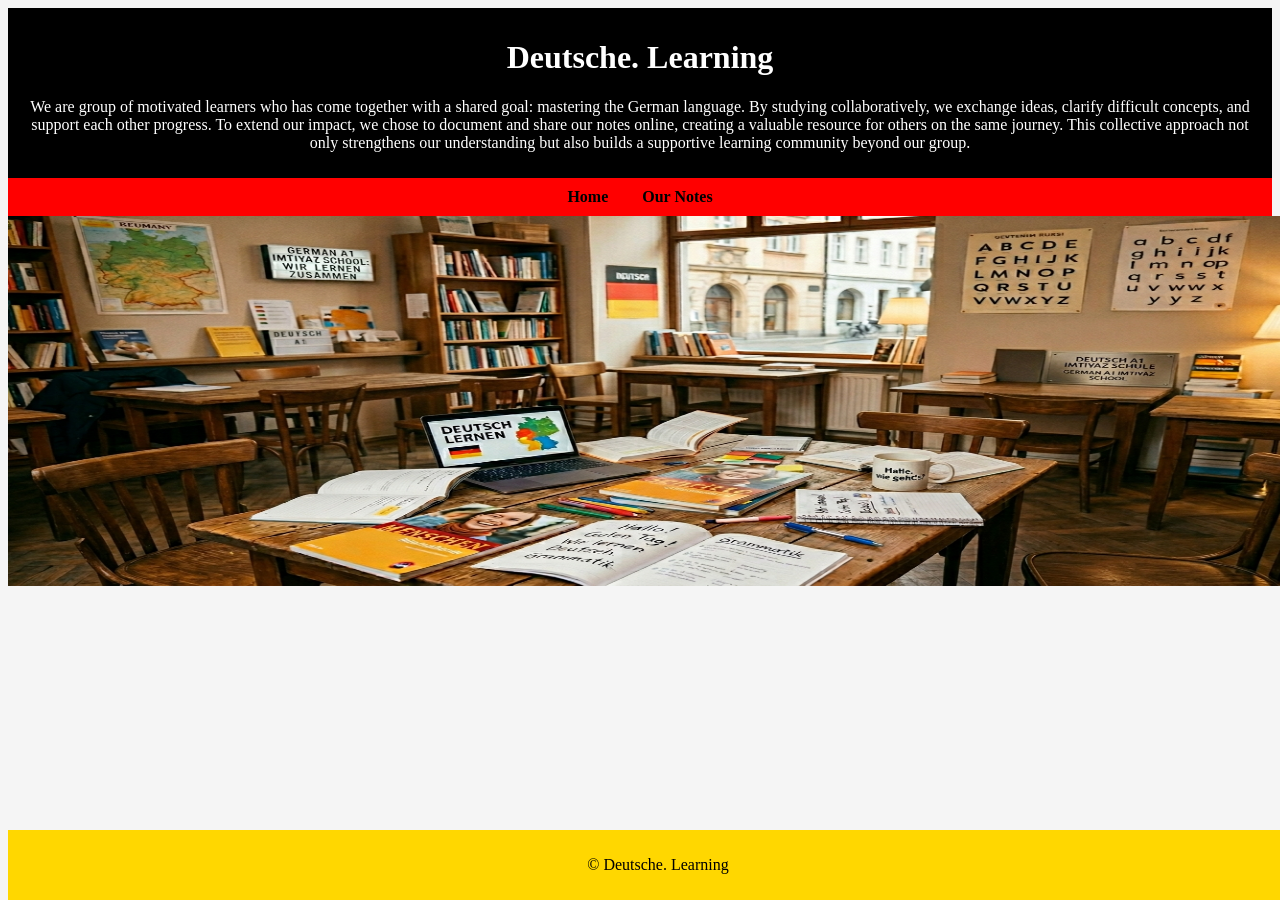
==== index.html @ c9a4ebee "Rename deutsche_learn_intro.html to index.html" ====
<!DOCTYPE html>
<html lang="en">
    <head>
        <title> Deutsche. Learning </title>
        <meta name="viewport" content="width=device-width, initial-scale=1,shrink-to-fit=no"> 
        <link rel="stylesheet" type="text/css" href="deutsche_learn.css">
    </head>
    <body>
        <header>
    <h1>Deutsche. Learning </h1>
    <p>We are group of motivated learners who has come together with a shared goal: mastering the German language. By studying collaboratively, we exchange ideas, clarify difficult concepts, and support each other progress. To extend our impact, we chose to document and share our notes online, creating a valuable resource for others on the same journey. This collective approach not only strengthens our understanding but also builds a supportive learning community beyond our group.
</p>
</header>

<nav>
    <a href="deutsche_learn_intro.html">Home </a>
    <a href="deutsche_learn.html">Our Notes</a>
</nav>
<img src="img_1.png" alt="">

<footer>
    <p>&copy; Deutsche. Learning</p>
</footer>
    </body>
</html>
---- deutsche_learn.css ----
body {
  font-family: "Cambria Math", serif;
  background-color:whitesmoke;
}
mark {
    background-color: greenyellow;
}

.tab_1 td {
    border-style: solid;
    border-color: gold;
     border-width: 4pt;
     border-radius: 3pt;
     background-color:gold;
     text-align: center;
     }
.tab_1 td:hover {
 background-color:coral;
}
.tab_2 td {
    border-style: solid;
    border-color: chartreuse;
    border-width: 4pt;
    border-radius: 3pt;
    background-color: chartreuse;
    text-align: center;
}
.tab_2 td:hover {
    background-color: coral;
}
.tab_3 td {
border-style: solid;
    border-color:lightseagreen;
    border-width: 4pt;
    border-radius: 3pt;
    background-color: lightseagreen;
    text-align: center;
}
.tab_3 td:hover {
    background-color: coral;
}
.tab_4 td {
border-style: solid;
    border-color:cornflowerblue;
    border-width: 4pt;
    border-radius: 3pt;
    background-color: cornflowerblue;
    text-align: center;
}
.tab_4 td:hover {
    background-color: coral;
}
.tab_5 td {
border-style: solid;
    border-color:deepskyblue;
    border-width: 4pt;
    border-radius: 3pt;
    background-color: deepskyblue;
    text-align: center;
}
.tab_5 td:hover {
    background-color: coral;
}
.tab_6 td {
border-style: solid;
    border-color:lightsalmon;
    border-width: 4pt;
    border-radius: 3pt;
    background-color: lightsalmon;
    text-align: center;
}
.tab_6 td:hover {
    background-color: coral;
}
.tab_7 td {
border-style: solid;
    border-color:sandybrown;
    border-width: 4pt;
    border-radius: 3pt;
    background-color: sandybrown;
    text-align: center;
}
.tab_7 td:hover {
    background-color: coral;
}
 header {
            background-color: black;
            color: white;
            padding: 10px;
            text-align: center;
        }
        nav {
            background:red;
            padding: 10px;
            text-align: center;
        }
        nav a {
            color: black;
            margin: 0 15px;
            text-decoration: none;
            font-weight: bold;
        }
         footer {
            background:gold;
            color:black;
            text-align: center;
            padding: 10px;
            position: fixed;
            bottom: 0;
            width: 100%;
        }
img { 
    width: 1350px; 
    height: 370px;
 }
   .container {
            max-width: 600px;
            margin: 80px auto;
            background: #fff;
            padding: 30px;
            border-radius: 10px;
            box-shadow: 0 0 10px rgba(0,0,0,0.1);
            text-align: center;
        }

        h2 {
            margin-bottom: 20px;
        }

        .info {
            font-size: 16px;
            color: #333;
            line-height: 1.8;
        }

        .info strong {
            color: #000;
        }

        .social {
            margin-top: 20px;
        }

        .social a {
            text-decoration: none;
            color: #007BFF;
            margin: 0 10px;
        }

        .social a:hover {
            text-decoration: underline;
        }
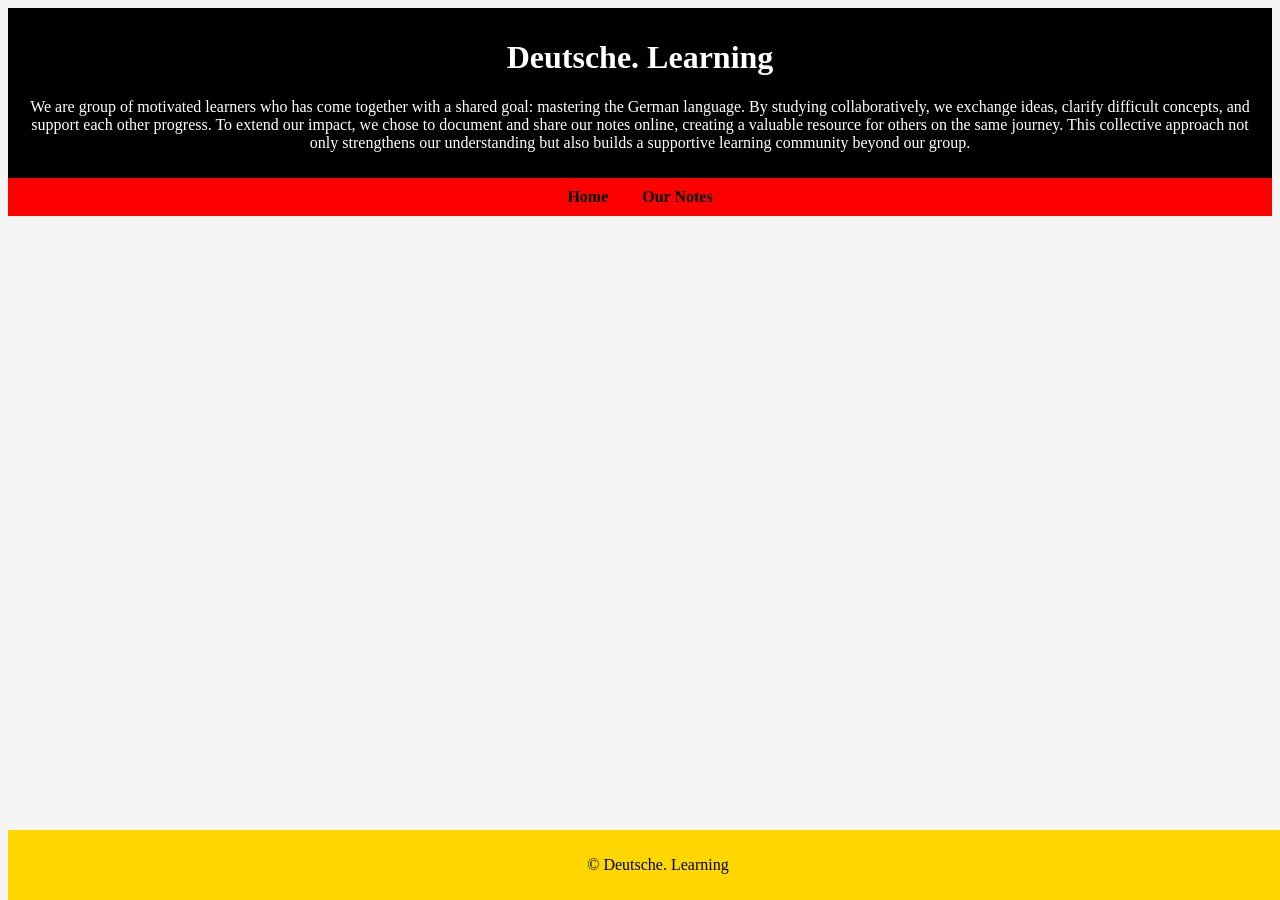
==== commit 30c54c77: "Update index.html" ====
--- a/index.html
+++ b/index.html
@@ -2,7 +2,7 @@
 <html lang="en">
     <head>
         <title> Deutsche. Learning </title>
-        <meta name="viewport" content="width=device-width, initial-scale=1,shrink-to-fit=no"> 
+        <meta name="viewport" content="width=device-width, initial-scale=1.0"> 
         <link rel="stylesheet" type="text/css" href="deutsche_learn.css">
     </head>
     <body>
@@ -13,10 +13,10 @@
 </header>
 
 <nav>
-    <a href="deutsche_learn_intro.html">Home </a>
+    <a href="index.html">Home </a>
     <a href="deutsche_learn.html">Our Notes</a>
 </nav>
-<img src="img_1.png" alt="">
+
 
 <footer>
     <p>&copy; Deutsche. Learning</p>
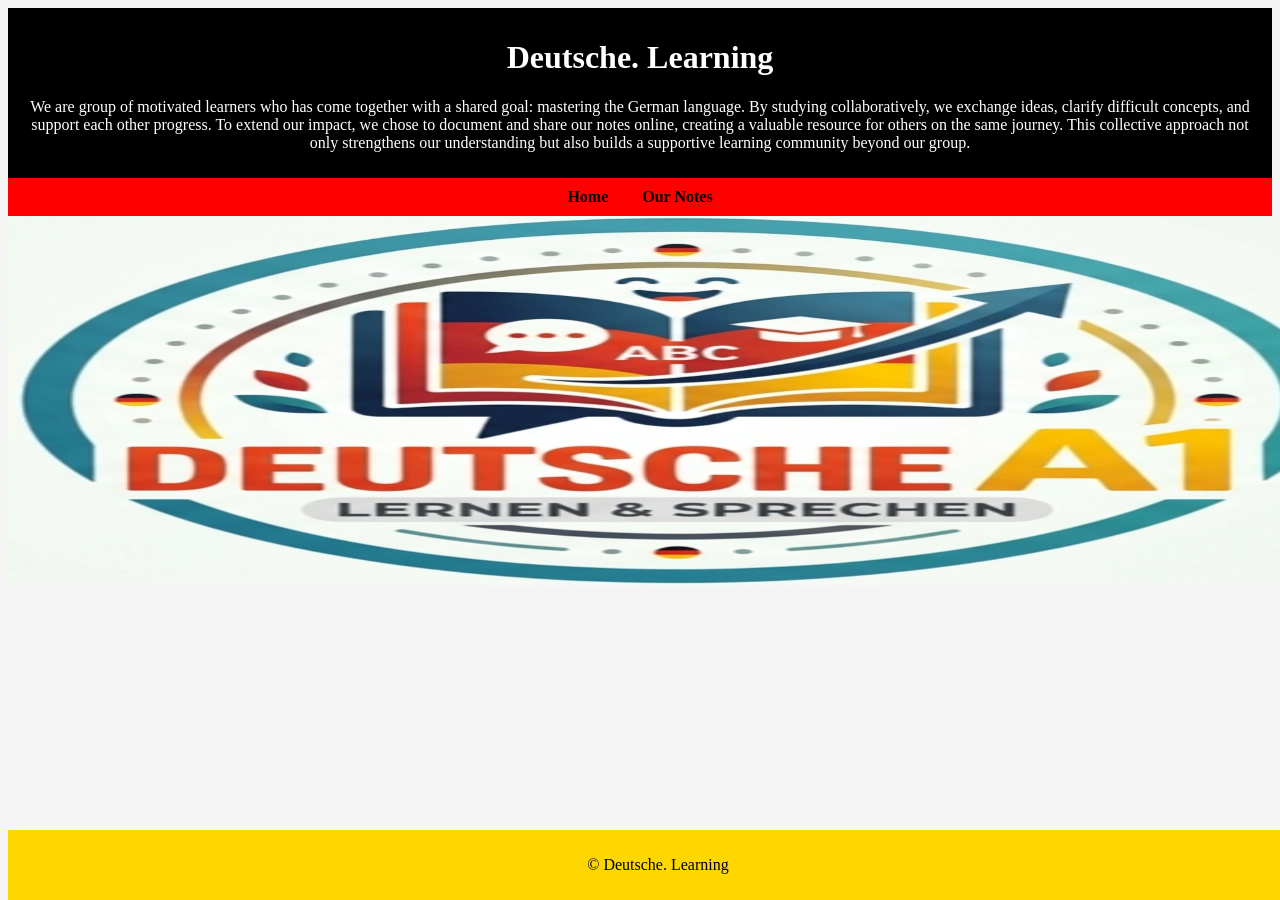
==== commit 4e16c520: "Update index.html" ====
--- a/index.html
+++ b/index.html
@@ -16,7 +16,7 @@
     <a href="index.html">Home </a>
     <a href="deutsche_learn.html">Our Notes</a>
 </nav>
-
+<img src="imag_2.webp">
 
 <footer>
     <p>&copy; Deutsche. Learning</p>
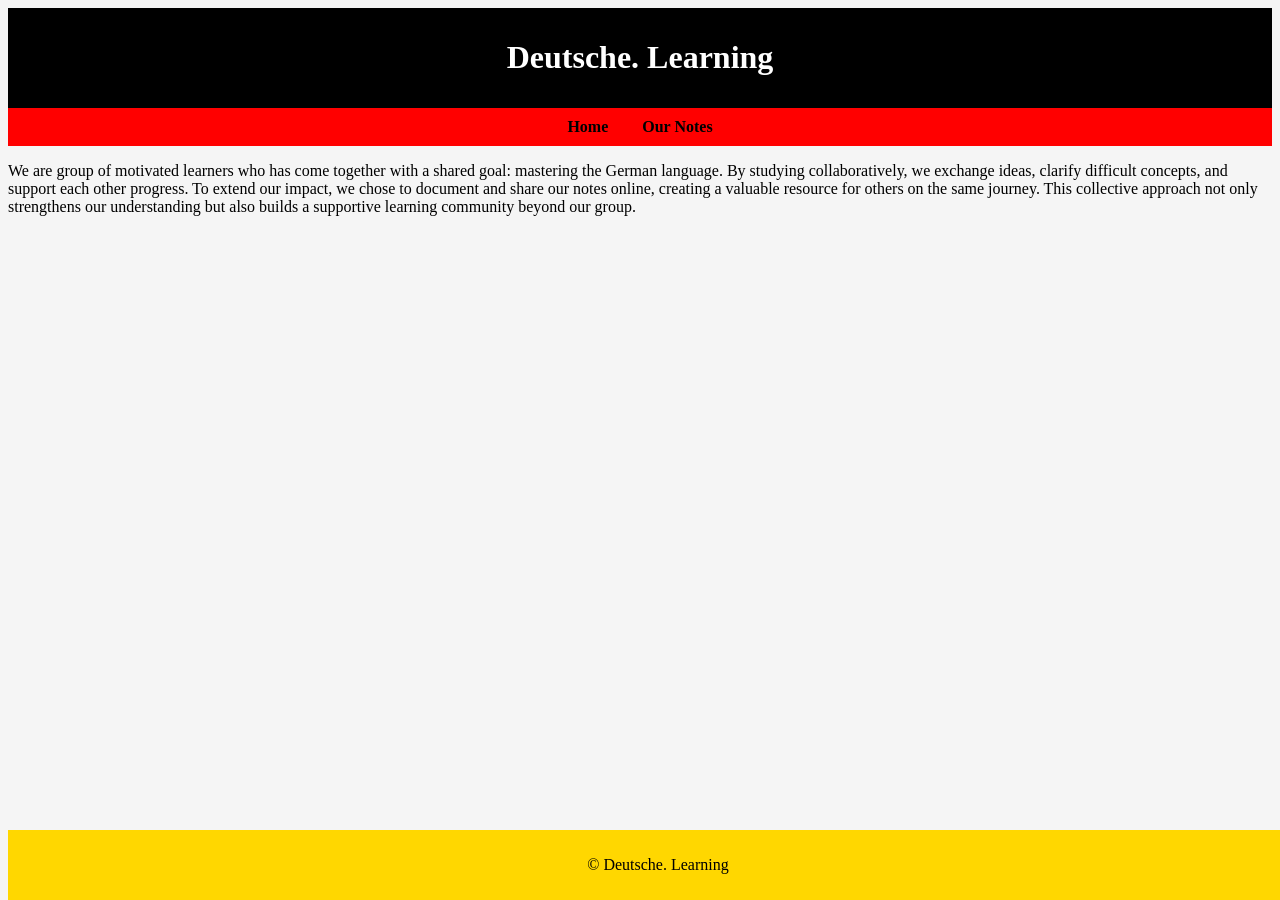
==== commit d3b82984: "Update index.html" ====
--- a/index.html
+++ b/index.html
@@ -8,16 +8,16 @@
     <body>
         <header>
     <h1>Deutsche. Learning </h1>
-    <p>We are group of motivated learners who has come together with a shared goal: mastering the German language. By studying collaboratively, we exchange ideas, clarify difficult concepts, and support each other progress. To extend our impact, we chose to document and share our notes online, creating a valuable resource for others on the same journey. This collective approach not only strengthens our understanding but also builds a supportive learning community beyond our group.
-</p>
+   
 </header>
 
 <nav>
     <a href="index.html">Home </a>
     <a href="deutsche_learn.html">Our Notes</a>
 </nav>
-<img src="imag_2.webp">
 
+ <p>We are group of motivated learners who has come together with a shared goal: mastering the German language. By studying collaboratively, we exchange ideas, clarify difficult concepts, and support each other progress. To extend our impact, we chose to document and share our notes online, creating a valuable resource for others on the same journey. This collective approach not only strengthens our understanding but also builds a supportive learning community beyond our group.
+ </p>
 <footer>
     <p>&copy; Deutsche. Learning</p>
 </footer>
--- a/deutsche_learn.css
+++ b/deutsche_learn.css
@@ -109,10 +109,7 @@
             bottom: 0;
             width: 100%;
         }
-img { 
-    width: 1350px; 
-    height: 370px;
- }
+
    .container {
             max-width: 600px;
             margin: 80px auto;
@@ -149,4 +146,10 @@
 
         .social a:hover {
             text-decoration: underline;
-        }+        }
+img { 
+width: 300px;
+  height: 200px;
+      align-items: center;
+
+}
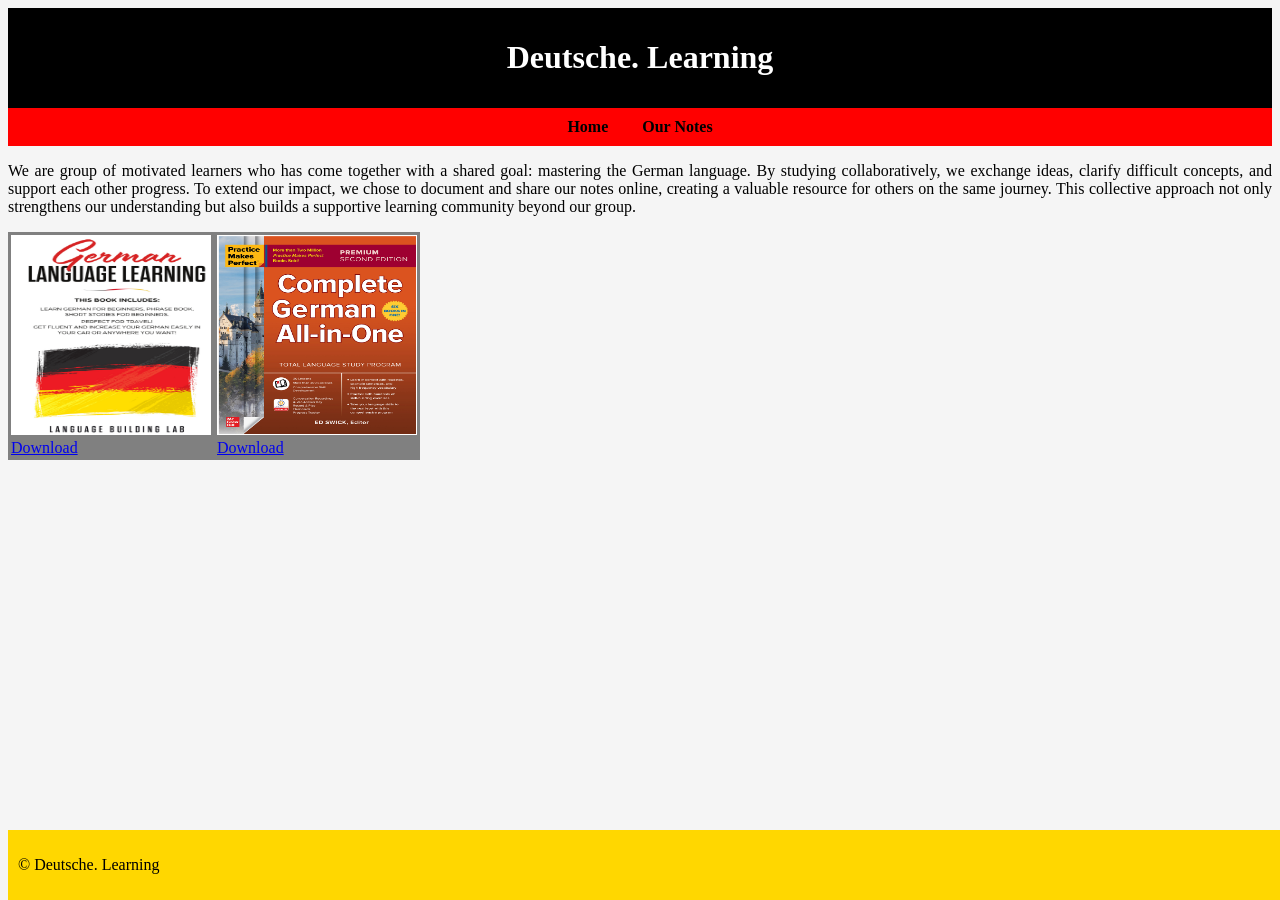
==== commit 8b4aef09: "Update index.html" ====
--- a/index.html
+++ b/index.html
@@ -16,8 +16,18 @@
     <a href="deutsche_learn.html">Our Notes</a>
 </nav>
 
- <p>We are group of motivated learners who has come together with a shared goal: mastering the German language. By studying collaboratively, we exchange ideas, clarify difficult concepts, and support each other progress. To extend our impact, we chose to document and share our notes online, creating a valuable resource for others on the same journey. This collective approach not only strengthens our understanding but also builds a supportive learning community beyond our group.
+ <p class="intro" >We are group of motivated learners who has come together with a shared goal: mastering the German language. By studying collaboratively, we exchange ideas, clarify difficult concepts, and support each other progress. To extend our impact, we chose to document and share our notes online, creating a valuable resource for others on the same journey. This collective approach not only strengthens our understanding but also builds a supportive learning community beyond our group.
  </p>
+        <div class="Book_1">
+<img src="Book_1.png">
+<br>
+<a href="German Language Learning.epub"> Download </a>
+</div>
+<div class="Book_2">
+    <img src="Book_2.png">
+    <br>
+    <a href="Complete German All in One.epub">Download</a>
+</div>
 <footer>
     <p>&copy; Deutsche. Learning</p>
 </footer>
--- a/deutsche_learn.css
+++ b/deutsche_learn.css
@@ -110,46 +110,24 @@
             width: 100%;
         }
 
-   .container {
-            max-width: 600px;
-            margin: 80px auto;
-            background: #fff;
-            padding: 30px;
-            border-radius: 10px;
-            box-shadow: 0 0 10px rgba(0,0,0,0.1);
+ p {
+            text-align: justify;
+        }
+        img {
+            width: 200px;
+            height: 200px;
+        }
+        a {
             text-align: center;
         }
+        div {
+  float: left;
+  padding: 3px; 
+}
+.Book_1 {
+    background-color:grey;
+}
+.Book_2 {
+    background-color: grey;
+}
 
-        h2 {
-            margin-bottom: 20px;
-        }
-
-        .info {
-            font-size: 16px;
-            color: #333;
-            line-height: 1.8;
-        }
-
-        .info strong {
-            color: #000;
-        }
-
-        .social {
-            margin-top: 20px;
-        }
-
-        .social a {
-            text-decoration: none;
-            color: #007BFF;
-            margin: 0 10px;
-        }
-
-        .social a:hover {
-            text-decoration: underline;
-        }
-img { 
-width: 300px;
-  height: 200px;
-      align-items: center;
-
-}
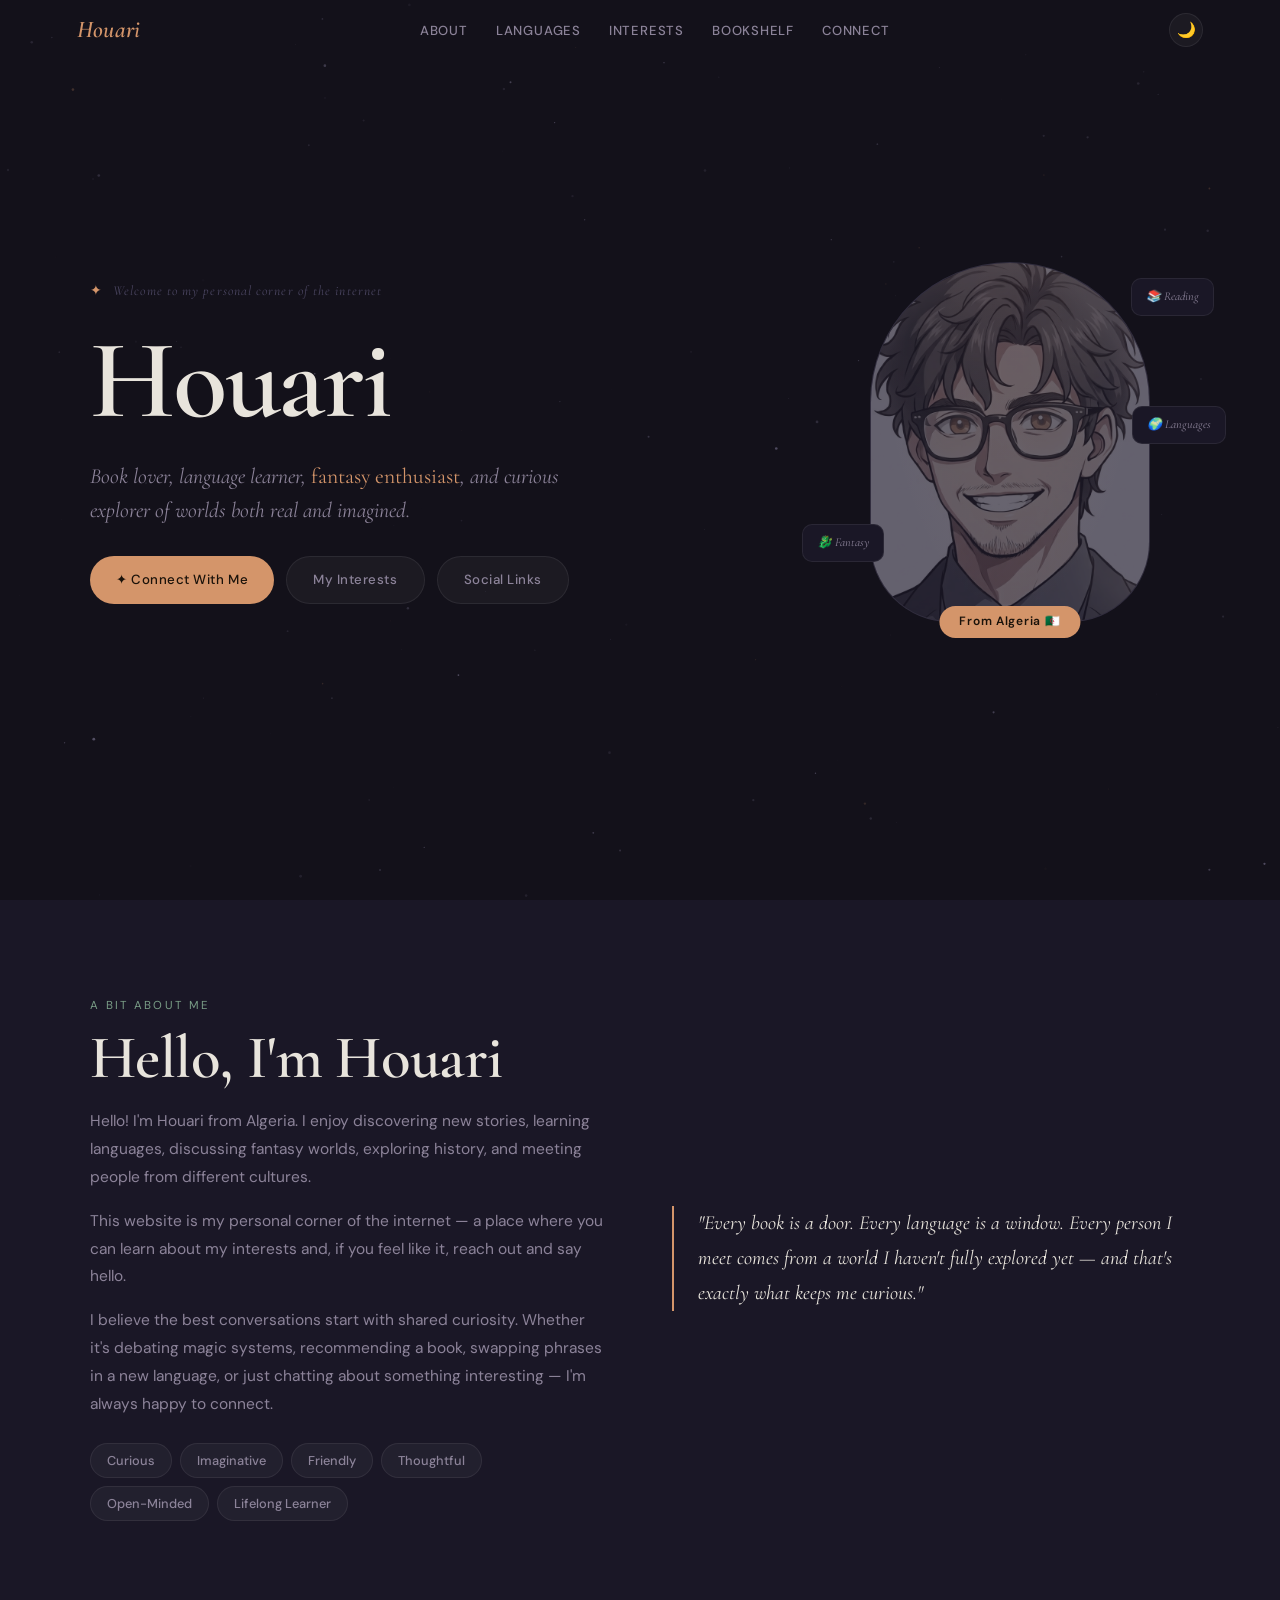
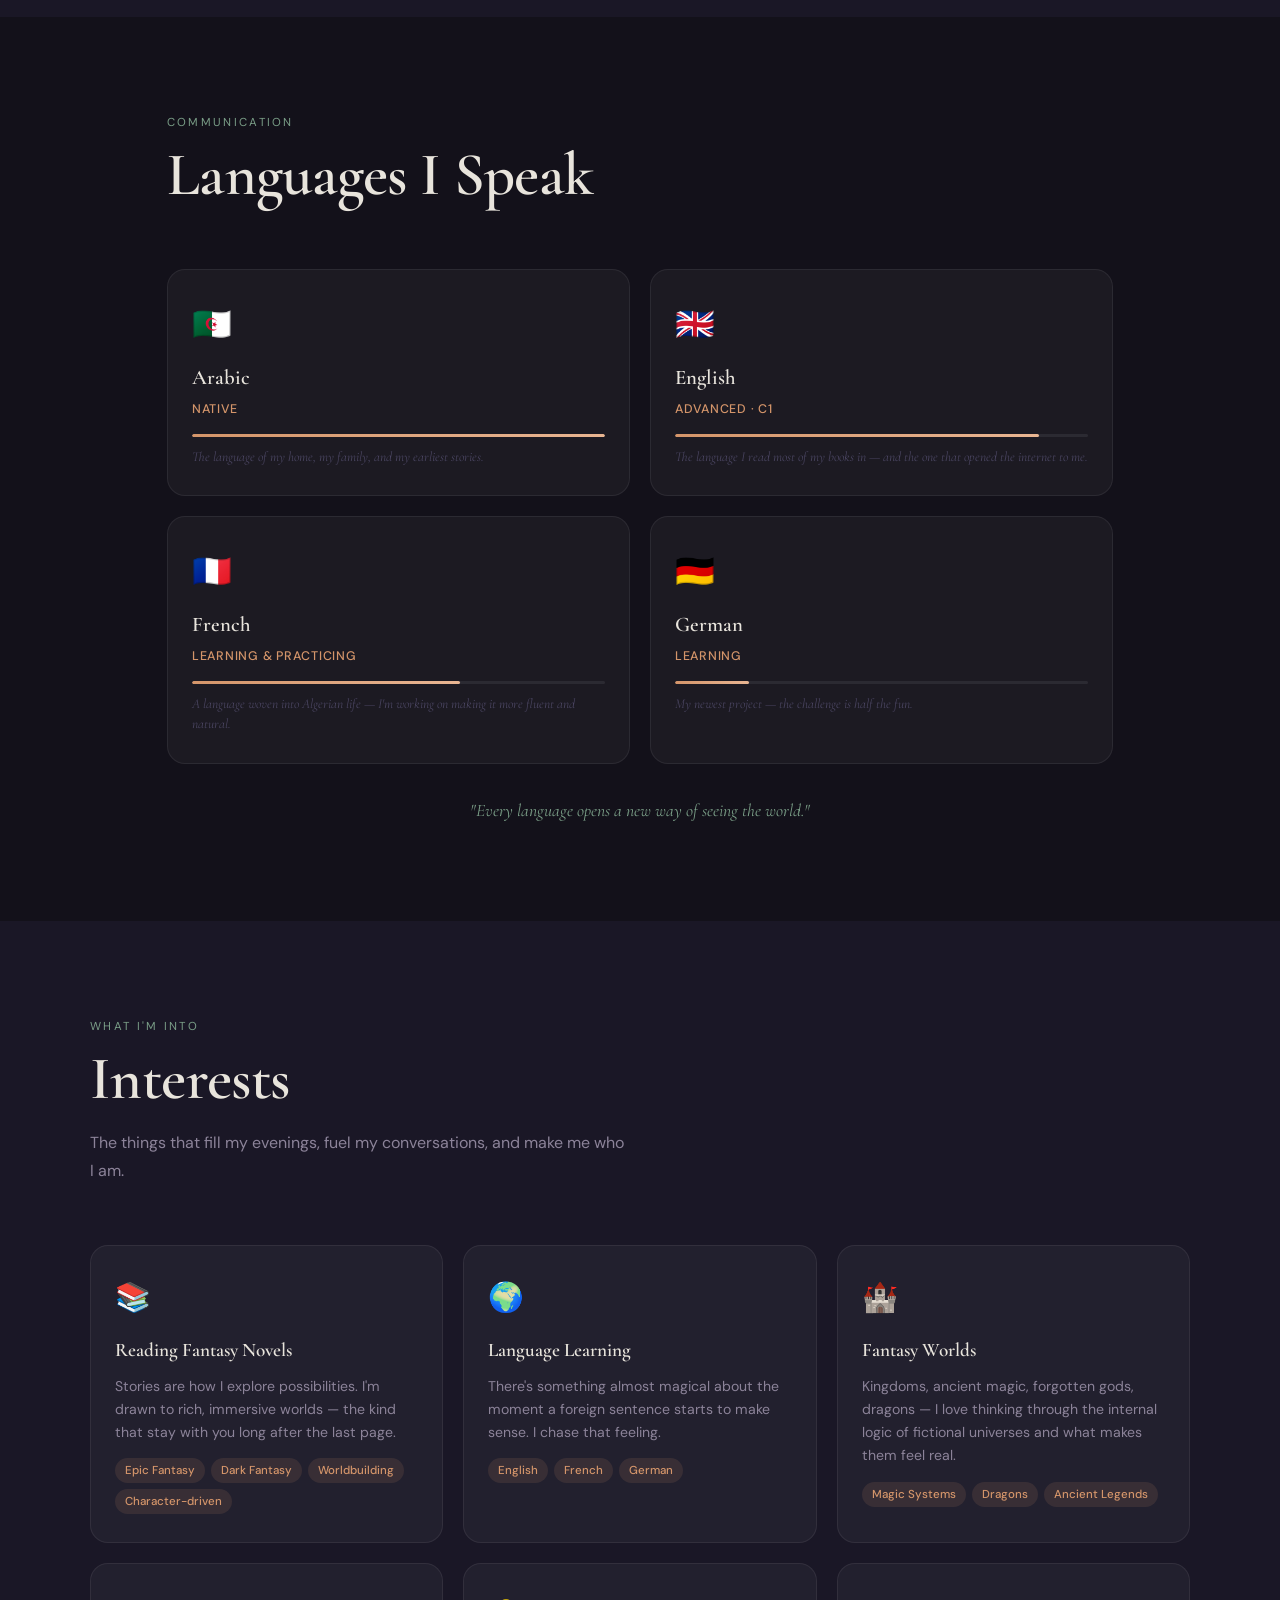
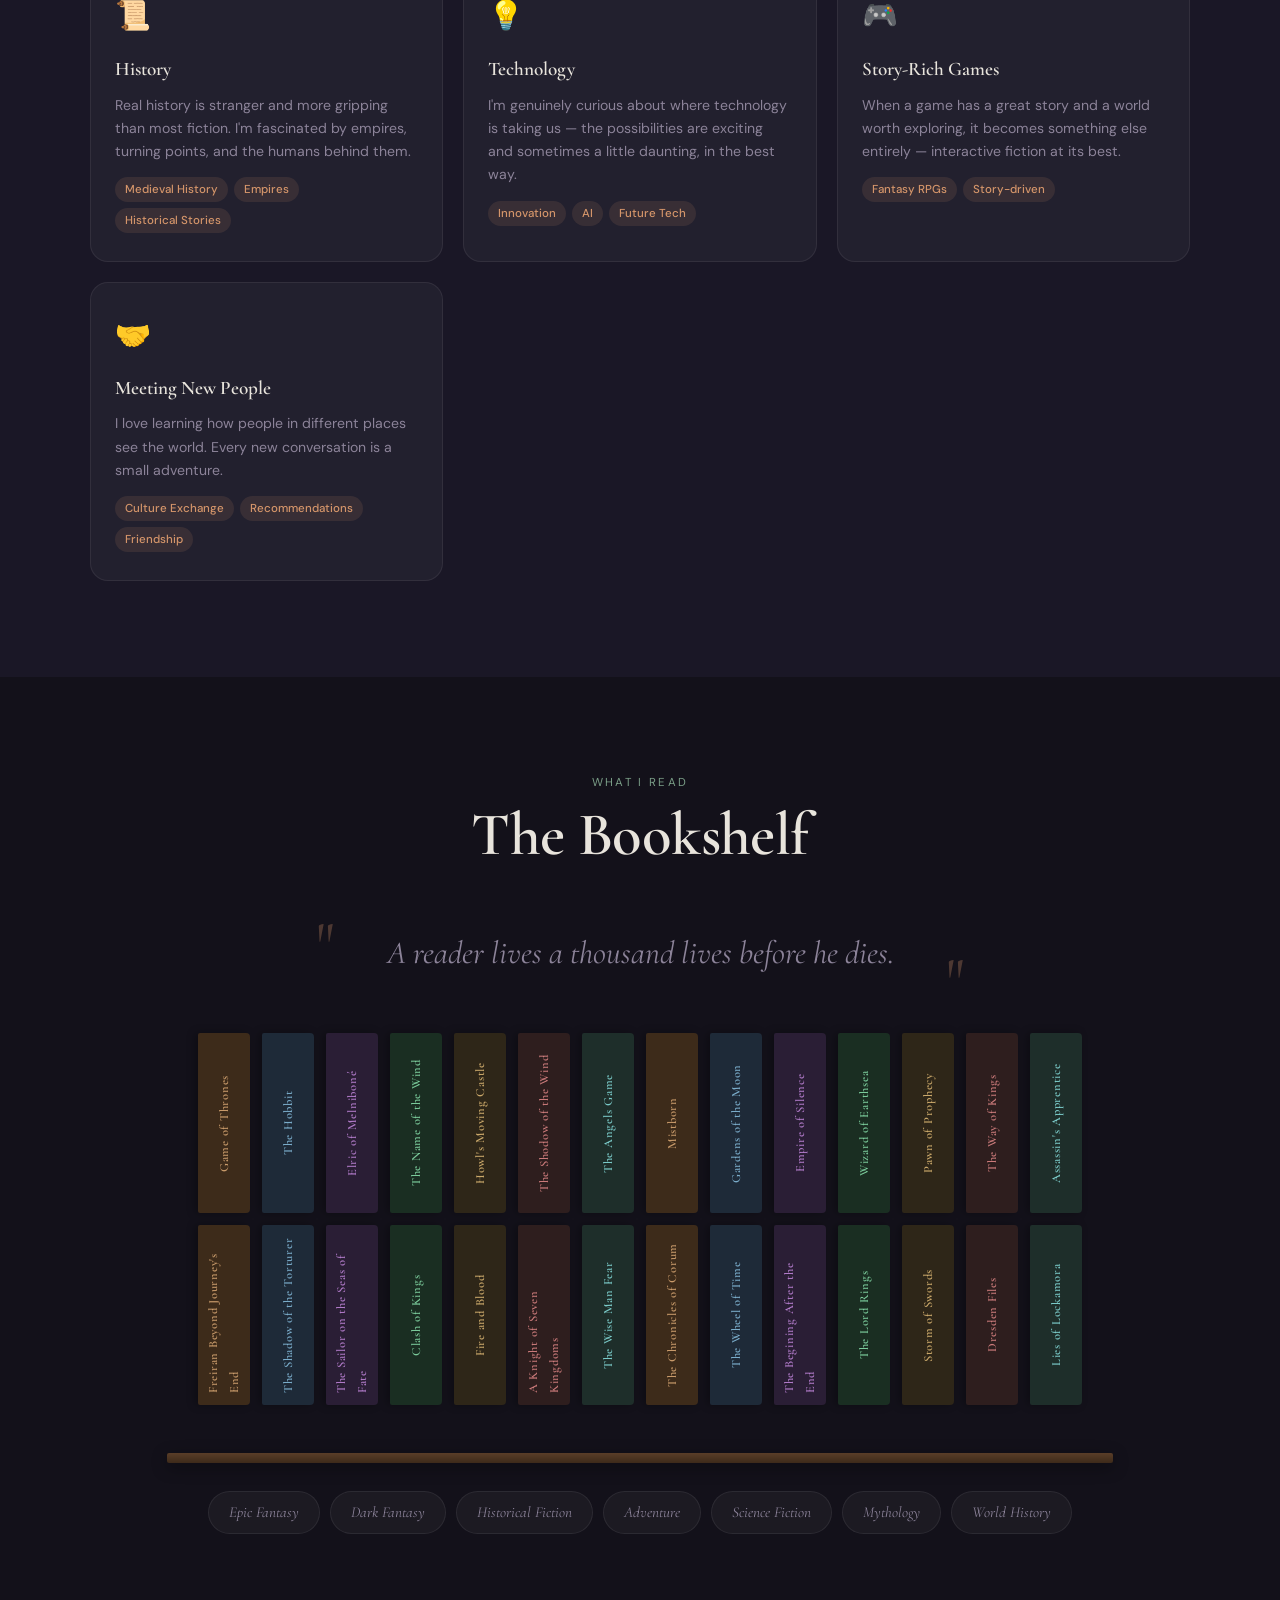
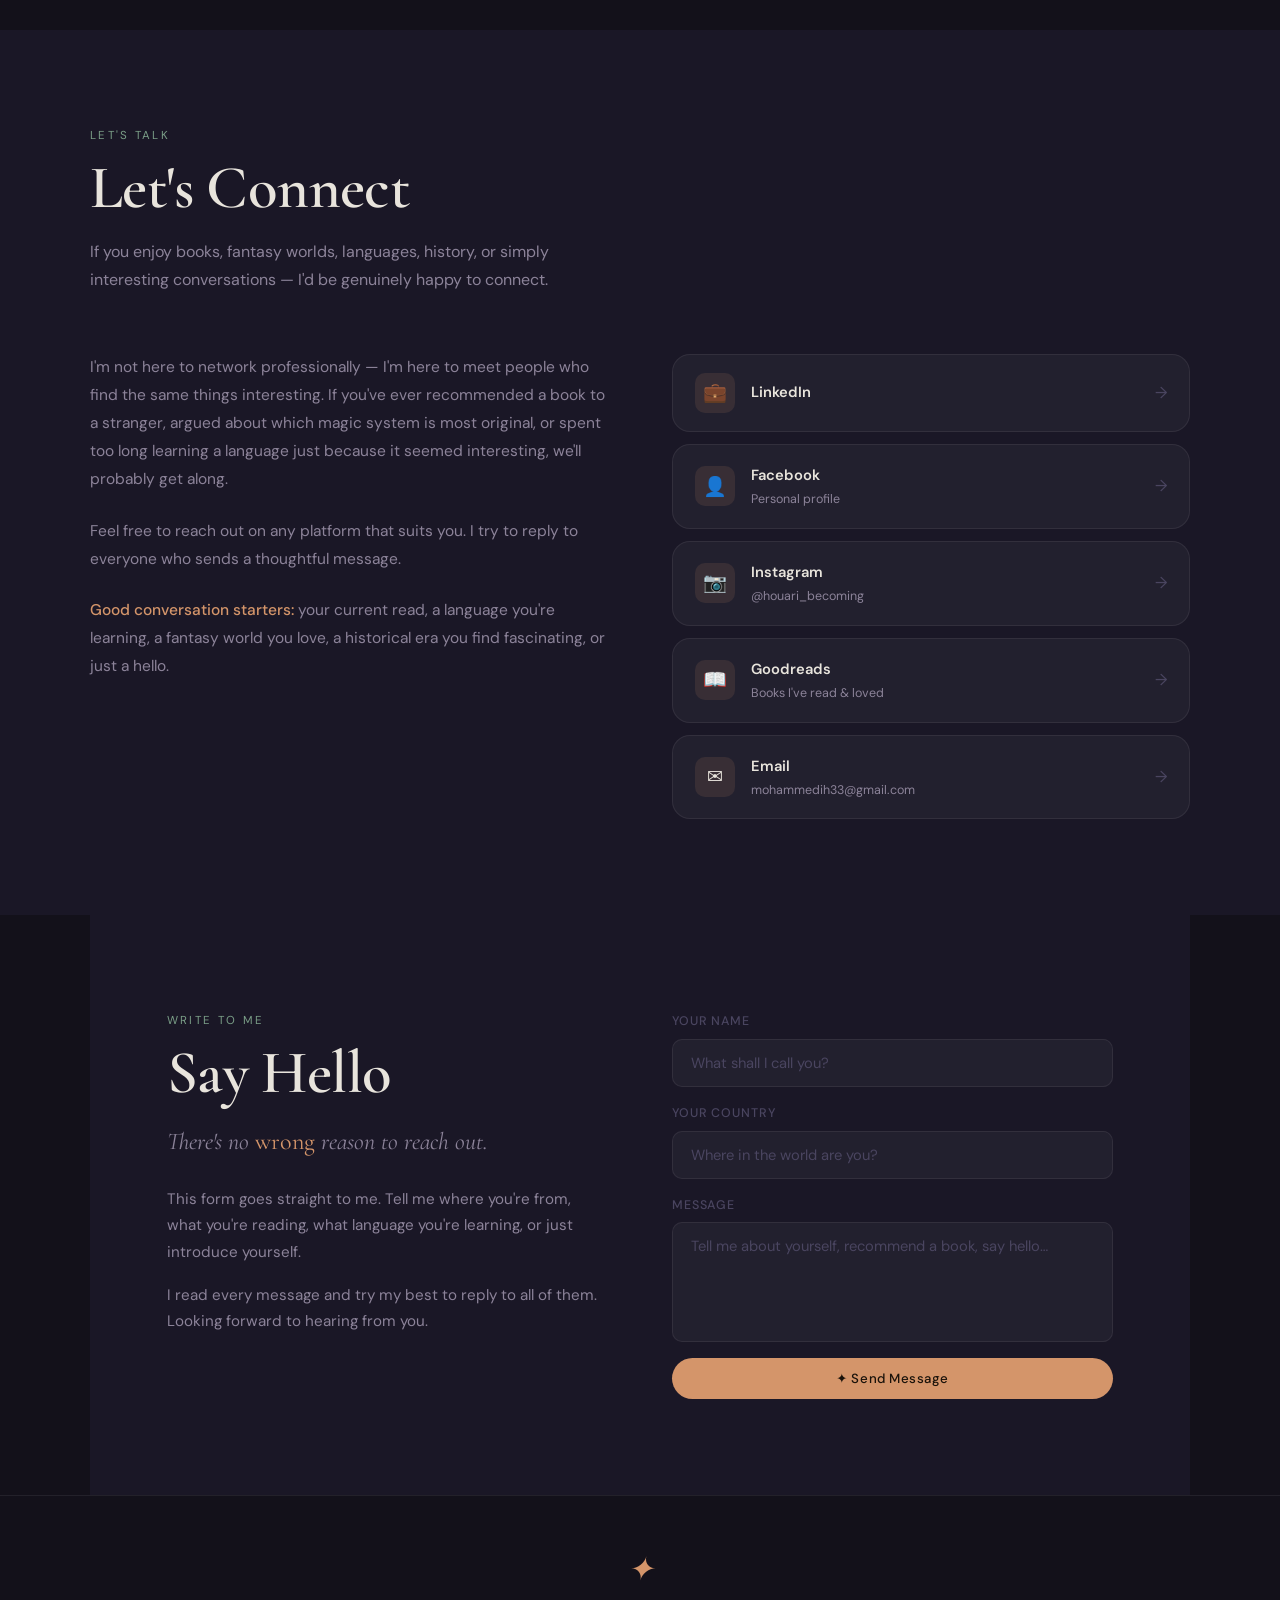
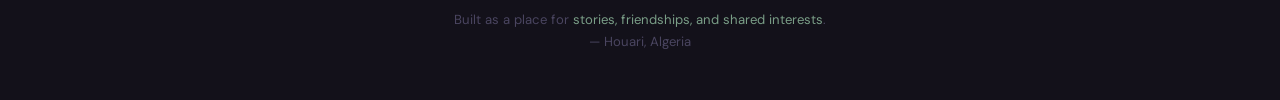
==== commit fb0b9b1c: "Add files via upload" ====
--- a/index.html
+++ b/index.html
@@ -1,35 +1,998 @@
-<!DOCTYPE html>
-<html lang="en">
-    <head>
-        <title> Deutsche. Learning </title>
-        <meta name="viewport" content="width=device-width, initial-scale=1.0"> 
-        <link rel="stylesheet" type="text/css" href="deutsche_learn.css">
-    </head>
-    <body>
-        <header>
-    <h1>Deutsche. Learning </h1>
-   
-</header>
-
-<nav>
-    <a href="index.html">Home </a>
-    <a href="deutsche_learn.html">Our Notes</a>
-</nav>
-
- <p class="intro" >We are group of motivated learners who has come together with a shared goal: mastering the German language. By studying collaboratively, we exchange ideas, clarify difficult concepts, and support each other progress. To extend our impact, we chose to document and share our notes online, creating a valuable resource for others on the same journey. This collective approach not only strengthens our understanding but also builds a supportive learning community beyond our group.
- </p>
-        <div class="Book_1">
-<img src="Book_1.png">
-<br>
-<a href="German Language Learning.epub"> Download </a>
-</div>
-<div class="Book_2">
-    <img src="Book_2.png">
-    <br>
-    <a href="Complete German All in One.epub">Download</a>
-</div>
-<footer>
-    <p>&copy; Deutsche. Learning</p>
-</footer>
-    </body>
-</html>
+<!DOCTYPE html>
+<html lang="en" data-theme="dark">
+<head>
+<meta charset="UTF-8">
+<meta name="viewport" content="width=device-width, initial-scale=1.0">
+<meta name="description" content="Houari — book lover, language learner, fantasy enthusiast, and curious explorer. A personal corner of the internet for stories, friendships, and shared interests.">
+<title>Houari · A Personal Corner</title>
+<link rel="preconnect" href="https://fonts.googleapis.com">
+<link href="https://fonts.googleapis.com/css2?family=Cormorant+Garamond:ital,wght@0,400;0,500;0,600;0,700;1,400;1,500&family=DM+Sans:wght@300;400;500;600&display=swap" rel="stylesheet">
+<style>
+/* ─── DESIGN TOKENS ─────────────────────────────────────── */
+:root {
+  /* Dark theme (default) */
+  --ink:       #13111a;
+  --ink2:      #1a1726;
+  --ink3:      #221e30;
+  --surface:   rgba(255,255,255,0.04);
+  --surface-h: rgba(255,255,255,0.07);
+  --border:    rgba(255,255,255,0.07);
+  --amber:     #d4956a;
+  --amber-lt:  #e8b592;
+  --amber-dim: rgba(212,149,106,0.12);
+  --sage:      #7a9e87;
+  --sage-dim:  rgba(122,158,135,0.12);
+  --text:      #e8e4dc;
+  --text-muted:#8c8399;
+  --text-dim:  #4a4560;
+  --radius:    18px;
+  --radius-sm: 10px;
+  --trans:     0.35s cubic-bezier(0.4,0,0.2,1);
+  --font-lit:  'Cormorant Garamond', Georgia, serif;
+  --font-body: 'DM Sans', system-ui, sans-serif;
+  --shadow:    0 20px 60px rgba(0,0,0,0.5);
+}
+
+[data-theme="light"] {
+  --ink:       #f5f0e8;
+  --ink2:      #ede7d9;
+  --ink3:      #e3dccf;
+  --surface:   rgba(0,0,0,0.04);
+  --surface-h: rgba(0,0,0,0.07);
+  --border:    rgba(0,0,0,0.08);
+  --text:      #1e1a28;
+  --text-muted:#6a6080;
+  --text-dim:  #a89fb8;
+  --amber-dim: rgba(212,149,106,0.10);
+  --sage-dim:  rgba(122,158,135,0.10);
+  --shadow:    0 20px 60px rgba(0,0,0,0.10);
+}
+
+/* ─── RESET ─────────────────────────────────────────────── */
+*,*::before,*::after { box-sizing:border-box; margin:0; padding:0 }
+html { scroll-behavior:smooth; font-size:16px }
+body { font-family:var(--font-body); background:var(--ink); color:var(--text); line-height:1.65; overflow-x:hidden; transition:background var(--trans),color var(--trans) }
+a { color:inherit; text-decoration:none }
+ul { list-style:none }
+button { cursor:pointer; font-family:inherit; border:none; background:none }
+img { max-width:100%; display:block }
+
+/* ─── CANVAS (signature element) ───────────────────────── */
+#starfield {
+  position:fixed; inset:0; pointer-events:none; z-index:0;
+  opacity:0.5; transition:opacity var(--trans);
+}
+[data-theme="light"] #starfield { opacity:0.15 }
+
+/* ─── NAV ───────────────────────────────────────────────── */
+nav {
+  position:fixed; top:0; left:0; right:0; z-index:200;
+  padding:0 6%; height:60px;
+  display:flex; align-items:center; justify-content:space-between;
+  transition:background var(--trans),border-color var(--trans);
+}
+nav.scrolled {
+  background:rgba(19,17,26,0.88);
+  backdrop-filter:blur(20px);
+  border-bottom:1px solid var(--border);
+}
+[data-theme="light"] nav.scrolled { background:rgba(245,240,232,0.88) }
+
+.nav-logo {
+  font-family:var(--font-lit);
+  font-size:1.5rem;
+  font-weight:600;
+  letter-spacing:0.01em;
+  color:var(--amber);
+  font-style:italic;
+}
+.nav-links { display:flex; gap:28px; align-items:center }
+.nav-links a {
+  font-size:0.82rem; font-weight:500;
+  letter-spacing:0.06em; text-transform:uppercase;
+  color:var(--text-muted);
+  transition:color var(--trans);
+}
+.nav-links a:hover { color:var(--amber) }
+.nav-right { display:flex; align-items:center; gap:12px }
+#theme-btn {
+  width:34px; height:34px; border-radius:50%;
+  background:var(--surface); border:1px solid var(--border);
+  display:flex; align-items:center; justify-content:center;
+  font-size:0.95rem;
+  transition:background var(--trans),transform 0.3s;
+}
+#theme-btn:hover { background:var(--amber-dim); transform:scale(1.1) }
+.ham { display:none; flex-direction:column; gap:5px; padding:6px }
+.ham span { display:block; width:20px; height:1.5px; background:var(--text); border-radius:2px; transition:transform var(--trans),opacity var(--trans) }
+
+/* ─── MOBILE NAV ────────────────────────────────────────── */
+.mob-nav {
+  display:none; position:fixed; inset:0;
+  background:var(--ink2); z-index:199;
+  padding:80px 40px 40px;
+  flex-direction:column; gap:6px;
+}
+.mob-nav.open { display:flex }
+.mob-nav a {
+  font-family:var(--font-lit); font-size:2.4rem; font-weight:500;
+  font-style:italic; color:var(--text-muted);
+  padding:10px 0; border-bottom:1px solid var(--border);
+  transition:color var(--trans);
+}
+.mob-nav a:hover { color:var(--amber) }
+
+/* ─── SECTIONS ───────────────────────────────────────────── */
+section { padding:96px 6%; position:relative; z-index:1 }
+.s-label {
+  font-family:var(--font-body); font-size:0.72rem;
+  letter-spacing:0.2em; text-transform:uppercase;
+  color:var(--sage); margin-bottom:10px;
+}
+.s-title {
+  font-family:var(--font-lit);
+  font-size:clamp(2.2rem,5vw,3.8rem);
+  font-weight:600; line-height:1.1;
+  letter-spacing:-0.01em; margin-bottom:16px;
+}
+.s-sub {
+  font-size:1rem; color:var(--text-muted);
+  line-height:1.75; max-width:540px;
+}
+.s-hdr { margin-bottom:60px }
+
+/* ─── HERO ───────────────────────────────────────────────── */
+#hero {
+  min-height:100vh;
+  display:flex; align-items:center;
+  padding-top:80px;
+  position:relative;
+}
+.hero-inner {
+  display:grid;
+  grid-template-columns:1fr 360px;
+  gap:72px; align-items:center;
+  max-width:1100px; margin:0 auto; width:100%;
+}
+.hero-text { display:flex; flex-direction:column; gap:22px }
+.hero-ornament {
+  font-family:var(--font-lit); font-style:italic;
+  font-size:0.85rem; color:var(--text-dim);
+  letter-spacing:0.08em;
+  display:flex; align-items:center; gap:10px;
+}
+.hero-ornament::before { content:'✦'; color:var(--amber); font-style:normal }
+.hero-name {
+  font-family:var(--font-lit);
+  font-size:clamp(4rem,10vw,7rem);
+  font-weight:600; line-height:1;
+  letter-spacing:-0.02em;
+  color:var(--text);
+}
+.hero-tagline {
+  font-family:var(--font-lit); font-style:italic;
+  font-size:clamp(1rem,2.2vw,1.35rem);
+  color:var(--text-muted); line-height:1.6;
+  max-width:500px;
+}
+.hero-tagline em { color:var(--amber); font-style:normal }
+.hero-actions { display:flex; gap:12px; flex-wrap:wrap; padding-top:6px }
+
+/* ─── BUTTONS ────────────────────────────────────────────── */
+.btn {
+  display:inline-flex; align-items:center; gap:8px;
+  padding:12px 26px; border-radius:100px;
+  font-size:0.83rem; font-weight:500;
+  letter-spacing:0.04em;
+  transition:all var(--trans);
+}
+.btn-warm {
+  background:var(--amber); color:#1a120a;
+}
+.btn-warm:hover { background:var(--amber-lt); transform:translateY(-2px); box-shadow:0 10px 28px rgba(212,149,106,0.3) }
+.btn-outline {
+  border:1px solid var(--border); color:var(--text-muted);
+  background:var(--surface);
+}
+.btn-outline:hover { border-color:var(--amber); color:var(--amber); background:var(--amber-dim); transform:translateY(-2px) }
+
+/* ─── PORTRAIT ───────────────────────────────────────────── */
+.portrait-wrap { position:relative; display:flex; justify-content:center }
+.portrait-frame {
+  width:280px; height:360px;
+  border-radius:140px 140px 80px 80px;
+  background:var(--ink3);
+  border:1px solid var(--border);
+  display:flex; align-items:center; justify-content:center;
+  position:relative; overflow:hidden;
+}
+.portrait-frame::before {
+  content:'';
+  position:absolute; inset:0;
+  background:radial-gradient(ellipse at 50% 0%,rgba(212,149,106,0.08),transparent 70%);
+}
+.portrait-glyph { font-size:5rem; opacity:0.3 }
+.portrait-caption {
+  position:absolute; bottom:-16px; left:50%; transform:translateX(-50%);
+  background:var(--amber); color:#1a120a;
+  padding:6px 20px; border-radius:100px;
+  font-size:0.75rem; font-weight:600;
+  letter-spacing:0.06em; white-space:nowrap;
+}
+.floating-tag {
+  position:absolute;
+  background:var(--ink2); border:1px solid var(--border);
+  padding:8px 14px; border-radius:var(--radius-sm);
+  font-size:0.75rem; color:var(--text-muted);
+  font-family:var(--font-lit); font-style:italic;
+  white-space:nowrap;
+  animation:floatTag 4s ease-in-out infinite alternate;
+}
+.ft1 { top:16px; right:-24px; animation-delay:0s }
+.ft2 { bottom:60px; left:-28px; animation-delay:1.5s }
+.ft3 { top:40%; right:-36px; animation-delay:3s }
+@keyframes floatTag { 0%{transform:translateY(0)} 100%{transform:translateY(-8px)} }
+
+/* ─── ABOUT ──────────────────────────────────────────────── */
+#about { background:var(--ink2) }
+.about-grid {
+  display:grid; grid-template-columns:1fr 1fr;
+  gap:64px; align-items:center;
+  max-width:1100px; margin:0 auto;
+}
+.about-quote {
+  font-family:var(--font-lit); font-size:1.25rem;
+  font-style:italic; color:var(--text);
+  line-height:1.75; padding-left:24px;
+  border-left:2px solid var(--amber);
+}
+.about-body p {
+  color:var(--text-muted); line-height:1.8;
+  margin-bottom:16px; font-size:0.97rem;
+}
+.personality-pills { display:flex; flex-wrap:wrap; gap:8px; margin-top:24px }
+.pill {
+  padding:6px 16px; border-radius:100px;
+  font-size:0.8rem; font-weight:500;
+  border:1px solid var(--border);
+  color:var(--text-muted); background:var(--surface);
+  transition:all var(--trans);
+}
+.pill:hover { border-color:var(--sage); color:var(--sage); background:var(--sage-dim) }
+
+/* ─── LANGUAGES ──────────────────────────────────────────── */
+#languages { max-width:1100px; margin:0 auto }
+.lang-grid { display:grid; grid-template-columns:repeat(2,1fr); gap:20px }
+.lang-card {
+  background:var(--surface); border:1px solid var(--border);
+  border-radius:var(--radius); padding:28px 24px;
+  transition:all var(--trans); position:relative; overflow:hidden;
+}
+.lang-card::before {
+  content:''; position:absolute; inset:0;
+  background:linear-gradient(135deg,var(--amber-dim),transparent);
+  opacity:0; transition:opacity var(--trans);
+}
+.lang-card:hover { border-color:var(--amber); transform:translateY(-4px) }
+.lang-card:hover::before { opacity:1 }
+.lang-flag { font-size:2rem; margin-bottom:10px; display:block }
+.lang-name {
+  font-family:var(--font-lit); font-weight:600;
+  font-size:1.3rem; margin-bottom:4px;
+}
+.lang-level {
+  font-size:0.78rem; color:var(--amber);
+  font-weight:500; letter-spacing:0.06em;
+  text-transform:uppercase; margin-bottom:14px;
+}
+.lang-bar { height:3px; background:var(--border); border-radius:3px; overflow:hidden }
+.lang-fill {
+  height:100%; width:0%;
+  background:linear-gradient(90deg,var(--amber),var(--amber-lt));
+  border-radius:3px;
+  transition:width 1.3s cubic-bezier(0.4,0,0.2,1);
+}
+.lang-note {
+  font-family:var(--font-lit); font-style:italic;
+  font-size:0.85rem; color:var(--text-dim);
+  margin-top:10px; line-height:1.5;
+}
+.lang-motto {
+  max-width:1100px; margin:32px auto 0;
+  text-align:center;
+  font-family:var(--font-lit); font-style:italic;
+  font-size:1.1rem; color:var(--text-muted);
+}
+.lang-motto em { color:var(--sage) }
+
+/* ─── INTERESTS ──────────────────────────────────────────── */
+#interests { background:var(--ink2) }
+.interests-grid {
+  display:grid;
+  grid-template-columns:repeat(auto-fill,minmax(280px,1fr));
+  gap:20px; max-width:1100px; margin:0 auto;
+}
+.interest-card {
+  background:var(--surface); border:1px solid var(--border);
+  border-radius:var(--radius); padding:28px 24px;
+  transition:all var(--trans); cursor:default;
+}
+.interest-card:hover { border-color:var(--amber); background:var(--surface-h); transform:translateY(-4px) }
+.i-icon { font-size:1.8rem; margin-bottom:14px; display:block }
+.i-title {
+  font-family:var(--font-lit); font-weight:600;
+  font-size:1.2rem; margin-bottom:8px; color:var(--text);
+}
+.i-desc { font-size:0.88rem; color:var(--text-muted); line-height:1.65 }
+.i-tags { display:flex; flex-wrap:wrap; gap:6px; margin-top:14px }
+.i-tag {
+  padding:3px 10px; border-radius:100px;
+  font-size:0.72rem; background:var(--amber-dim);
+  color:var(--amber); font-weight:500;
+}
+
+/* ─── BOOKSHELF ──────────────────────────────────────────── */
+#bookshelf { max-width:1100px; margin:0 auto }
+.shelf-quote {
+  font-family:var(--font-lit); font-style:italic;
+  font-size:clamp(1.4rem,3vw,2rem);
+  text-align:center; color:var(--text-muted);
+  max-width:600px; margin:0 auto 56px;
+  line-height:1.5; position:relative;
+}
+.shelf-quote::before,.shelf-quote::after {
+  content:'"';
+  font-size:4rem; line-height:0.5;
+  color:var(--amber); opacity:0.3;
+  position:absolute; font-style:normal;
+}
+.shelf-quote::before { top:0; left:-24px }
+.shelf-quote::after { bottom:-20px; right:-24px }
+.books-row {
+  display:flex; gap:12px; justify-content:center;
+  flex-wrap:wrap; margin-bottom:48px;
+}
+.book-spine {
+  width:52px; height:180px;
+  border-radius:4px 2px 2px 4px;
+  display:flex; align-items:center; justify-content:center;
+  writing-mode:vertical-rl;
+  transform:rotate(180deg);
+  font-family:var(--font-lit); font-size:0.78rem;
+  font-weight:600; letter-spacing:0.06em;
+  padding:12px 6px;
+  cursor:default; position:relative;
+  box-shadow:3px 0 8px rgba(0,0,0,0.3);
+  transition:transform var(--trans),box-shadow var(--trans);
+}
+.book-spine:hover { transform:rotate(180deg) translateY(-10px); box-shadow:3px 8px 20px rgba(0,0,0,0.4) }
+.bs1 { background:#3d2b1a; color:#c89a6a }
+.bs2 { background:#1e2a38; color:#7aacca }
+.bs3 { background:#2a1e35; color:#b07ac8 }
+.bs4 { background:#1a2e22; color:#7aca9a }
+.bs5 { background:#2e2618; color:#caa86a }
+.bs6 { background:#2e1e1e; color:#ca7a7a }
+.bs7 { background:#1e2e2a; color:#7acac8 }
+.book-label {
+  height:24px; width:24px; position:absolute;
+  top:50%; left:50%; transform:translate(-50%,-50%) rotate(180deg);
+  opacity:0.4; font-size:0.9rem; writing-mode:horizontal-tb;
+}
+.shelf-plank {
+  height:10px; background:linear-gradient(to bottom,#5a3e28,#3d2a1a);
+  border-radius:2px; max-width:1100px; width:100%;
+  box-shadow:0 4px 16px rgba(0,0,0,0.4);
+}
+.shelf-genres { display:flex; flex-wrap:wrap; gap:10px; justify-content:center; margin-top:28px }
+.genre-badge {
+  padding:8px 20px; border-radius:100px;
+  font-family:var(--font-lit); font-style:italic;
+  font-size:0.95rem; color:var(--text-muted);
+  border:1px solid var(--border); background:var(--surface);
+  transition:all var(--trans);
+}
+.genre-badge:hover { border-color:var(--amber); color:var(--amber); background:var(--amber-dim) }
+
+/* ─── CONNECT ────────────────────────────────────────────── */
+#connect { background:var(--ink2) }
+.connect-wrap {
+  max-width:1100px; margin:0 auto;
+  display:grid; grid-template-columns:1fr 1fr; gap:64px; align-items:start;
+}
+.connect-text { display:flex; flex-direction:column; gap:24px }
+.connect-text p { color:var(--text-muted); line-height:1.8; font-size:0.97rem }
+.connect-text p strong { color:var(--amber); font-weight:500 }
+.social-cards { display:flex; flex-direction:column; gap:12px }
+.social-card {
+  display:flex; align-items:center; gap:16px;
+  padding:18px 22px; border-radius:var(--radius);
+  background:var(--surface); border:1px solid var(--border);
+  transition:all var(--trans);
+}
+.social-card:hover { border-color:var(--amber); background:var(--surface-h); transform:translateX(6px) }
+.sc-icon {
+  width:40px; height:40px; border-radius:var(--radius-sm);
+  background:var(--amber-dim); display:flex; align-items:center;
+  justify-content:center; font-size:1.2rem; flex-shrink:0;
+}
+.sc-body { flex:1 }
+.sc-name { font-weight:600; font-size:0.92rem; margin-bottom:2px }
+.sc-handle { font-size:0.78rem; color:var(--text-muted) }
+.sc-arrow { color:var(--text-dim); font-size:1rem; transition:color var(--trans),transform var(--trans) }
+.social-card:hover .sc-arrow { color:var(--amber); transform:translateX(4px) }
+
+/* ─── CONTACT ────────────────────────────────────────────── */
+#contact { max-width:1100px; margin:0 auto }
+.contact-grid { display:grid; grid-template-columns:1fr 1fr; gap:64px; align-items:start }
+.contact-note {
+  font-family:var(--font-lit); font-size:1.5rem;
+  font-style:italic; color:var(--text-muted);
+  line-height:1.6; margin-bottom:24px;
+}
+.contact-note em { color:var(--amber); font-style:normal }
+.contact-body p { color:var(--text-muted); font-size:0.95rem; line-height:1.75; margin-bottom:16px }
+.contact-form { display:flex; flex-direction:column; gap:16px }
+.f-group { display:flex; flex-direction:column; gap:7px }
+.f-group label {
+  font-size:0.78rem; font-weight:500;
+  letter-spacing:0.07em; text-transform:uppercase;
+  color:var(--text-dim);
+}
+.f-group input,.f-group textarea,.f-group select {
+  background:var(--surface); border:1px solid var(--border);
+  border-radius:var(--radius-sm); padding:13px 18px;
+  font-family:var(--font-body); font-size:0.92rem;
+  color:var(--text); outline:none;
+  transition:border-color var(--trans);
+  resize:none;
+}
+.f-group input::placeholder,.f-group textarea::placeholder { color:var(--text-dim) }
+.f-group input:focus,.f-group textarea:focus { border-color:var(--amber) }
+.f-group textarea { min-height:120px }
+.form-sent {
+  display:none; padding:14px 20px;
+  background:var(--sage-dim); border:1px solid var(--sage);
+  border-radius:var(--radius-sm); color:var(--sage);
+  font-size:0.88rem; text-align:center;
+}
+
+/* ─── FOOTER ─────────────────────────────────────────────── */
+footer {
+  border-top:1px solid var(--border);
+  padding:48px 6%; text-align:center;
+  position:relative; z-index:1;
+}
+.footer-glyph {
+  font-family:var(--font-lit); font-style:italic;
+  font-size:2rem; color:var(--amber); margin-bottom:12px;
+  display:block;
+}
+.footer-copy { font-size:0.82rem; color:var(--text-dim) }
+.footer-copy span { color:var(--sage) }
+
+/* ─── REVEAL ANIMATIONS ──────────────────────────────────── */
+.reveal { opacity:0; transform:translateY(24px); transition:opacity 0.7s ease,transform 0.7s ease }
+.reveal.on { opacity:1; transform:none }
+.reveal-l { opacity:0; transform:translateX(-24px); transition:opacity 0.7s ease,transform 0.7s ease }
+.reveal-l.on { opacity:1; transform:none }
+.reveal-r { opacity:0; transform:translateX(24px); transition:opacity 0.7s ease,transform 0.7s ease }
+.reveal-r.on { opacity:1; transform:none }
+@keyframes fadeUp { from{opacity:0;transform:translateY(28px)} to{opacity:1;transform:none} }
+.hero-text>* { animation:fadeUp 0.8s ease both }
+.hero-text>*:nth-child(1){animation-delay:.1s}
+.hero-text>*:nth-child(2){animation-delay:.2s}
+.hero-text>*:nth-child(3){animation-delay:.3s}
+.hero-text>*:nth-child(4){animation-delay:.45s}
+.hero-text>*:nth-child(5){animation-delay:.6s}
+.portrait-wrap { animation:fadeUp 0.8s ease .2s both }
+
+/* ─── RESPONSIVE ─────────────────────────────────────────── */
+@media(max-width:1024px){
+  .hero-inner { grid-template-columns:1fr; text-align:center; gap:48px }
+  .hero-text { align-items:center }
+  .hero-tagline { margin:0 auto }
+  .about-grid { grid-template-columns:1fr }
+  .connect-wrap { grid-template-columns:1fr }
+  .contact-grid { grid-template-columns:1fr }
+  .lang-grid { grid-template-columns:1fr 1fr }
+}
+@media(max-width:768px){
+  section { padding:72px 5% }
+  .nav-links,.nav-cta { display:none }
+  .ham { display:flex }
+  .hero-inner { gap:36px }
+  .lang-grid { grid-template-columns:1fr }
+  .portrait-frame { width:220px; height:280px }
+  .ft1,.ft2,.ft3 { display:none }
+}
+@media(prefers-reduced-motion:reduce){
+  .reveal,.reveal-l,.reveal-r,.hero-text>*,.portrait-wrap {
+    animation:none!important; transition:none!important;
+    opacity:1!important; transform:none!important;
+  }
+  .lang-fill,.floating-tag { animation:none!important; transition:none!important }
+  .book-spine:hover { transform:none }
+}
+</style>
+</head>
+<body>
+
+<!-- Ambient starfield canvas -->
+<canvas id="starfield"></canvas>
+
+<!-- NAV -->
+<nav id="nav">
+  <div class="nav-logo">Houari</div>
+  <ul class="nav-links">
+    <li><a href="#about">About</a></li>
+    <li><a href="#languages">Languages</a></li>
+    <li><a href="#interests">Interests</a></li>
+    <li><a href="#bookshelf">Bookshelf</a></li>
+    <li><a href="#connect">Connect</a></li>
+  </ul>
+  <div class="nav-right">
+    <button id="theme-btn" aria-label="Toggle theme" title="Toggle theme">🌙</button>
+    <div class="ham" id="ham">
+      <span></span><span></span><span></span>
+    </div>
+  </div>
+</nav>
+
+<nav class="mob-nav" id="mob-nav">
+  <a href="#about"      onclick="closeMob()">About</a>
+  <a href="#languages"  onclick="closeMob()">Languages</a>
+  <a href="#interests"  onclick="closeMob()">Interests</a>
+  <a href="#bookshelf"  onclick="closeMob()">Bookshelf</a>
+  <a href="#connect"    onclick="closeMob()">Connect</a>
+  <a href="#contact"    onclick="closeMob()">Write to Me</a>
+</nav>
+
+<!-- ═══ HERO ═══ -->
+<section id="hero" style="z-index:1;position:relative">
+  <div class="hero-inner">
+    <div class="hero-text">
+      <div class="hero-ornament">Welcome to my personal corner of the internet</div>
+      <h1 class="hero-name">Houari</h1>
+      <p class="hero-tagline">
+        Book lover, language learner, <em>fantasy enthusiast</em>, and curious explorer of worlds both real and imagined.
+      </p>
+      <div class="hero-actions">
+        <a href="#connect" class="btn btn-warm">✦ Connect With Me</a>
+        <a href="#interests" class="btn btn-outline">My Interests</a>
+        <a href="#connect" class="btn btn-outline">Social Links</a>
+      </div>
+    </div>
+    <div class="portrait-wrap">
+      <div class="portrait-frame">
+        <span class="portrait-glyph"><img src="pfp.png" alt=""></span>
+      </div>
+      <div class="portrait-caption">From Algeria 🇩🇿</div>
+      <div class="floating-tag ft1">📚 Reading</div>
+      <div class="floating-tag ft2">🐉 Fantasy</div>
+      <div class="floating-tag ft3">🌍 Languages</div>
+    </div>
+  </div>
+</section>
+
+<!-- ═══ ABOUT ═══ -->
+<section id="about">
+  <div class="about-grid">
+    <div class="about-body reveal-l">
+      <div class="s-label">A Bit About Me</div>
+      <h2 class="s-title">Hello, I'm Houari</h2>
+      <p>Hello! I'm Houari from Algeria. I enjoy discovering new stories, learning languages, discussing fantasy worlds, exploring history, and meeting people from different cultures.</p>
+      <p>This website is my personal corner of the internet — a place where you can learn about my interests and, if you feel like it, reach out and say hello.</p>
+      <p>I believe the best conversations start with shared curiosity. Whether it's debating magic systems, recommending a book, swapping phrases in a new language, or just chatting about something interesting — I'm always happy to connect.</p>
+      <div class="personality-pills">
+        <span class="pill">Curious</span>
+        <span class="pill">Imaginative</span>
+        <span class="pill">Friendly</span>
+        <span class="pill">Thoughtful</span>
+        <span class="pill">Open-Minded</span>
+        <span class="pill">Lifelong Learner</span>
+      </div>
+    </div>
+    <div class="reveal-r">
+      <p class="about-quote">
+        "Every book is a door. Every language is a window. Every person I meet comes from a world I haven't fully explored yet — and that's exactly what keeps me curious."
+      </p>
+    </div>
+  </div>
+</section>
+
+<!-- ═══ LANGUAGES ═══ -->
+<section id="languages">
+  <div class="s-hdr reveal">
+    <div class="s-label">Communication</div>
+    <h2 class="s-title">Languages I Speak</h2>
+  </div>
+  <div class="lang-grid reveal">
+    <div class="lang-card">
+      <span class="lang-flag">🇩🇿</span>
+      <div class="lang-name">Arabic</div>
+      <div class="lang-level">Native</div>
+      <div class="lang-bar"><div class="lang-fill" data-pct="100"></div></div>
+      <div class="lang-note">The language of my home, my family, and my earliest stories.</div>
+    </div>
+    <div class="lang-card">
+      <span class="lang-flag">🇬🇧</span>
+      <div class="lang-name">English</div>
+      <div class="lang-level">Advanced · C1</div>
+      <div class="lang-bar"><div class="lang-fill" data-pct="88"></div></div>
+      <div class="lang-note">The language I read most of my books in — and the one that opened the internet to me.</div>
+    </div>
+    <div class="lang-card">
+      <span class="lang-flag">🇫🇷</span>
+      <div class="lang-name">French</div>
+      <div class="lang-level">Learning & Practicing</div>
+      <div class="lang-bar"><div class="lang-fill" data-pct="65"></div></div>
+      <div class="lang-note">A language woven into Algerian life — I'm working on making it more fluent and natural.</div>
+    </div>
+    <div class="lang-card">
+      <span class="lang-flag">🇩🇪</span>
+      <div class="lang-name">German</div>
+      <div class="lang-level">Learning</div>
+      <div class="lang-bar"><div class="lang-fill" data-pct="18"></div></div>
+      <div class="lang-note">My newest project — the challenge is half the fun.</div>
+    </div>
+  </div>
+  <p class="lang-motto">
+    <em>"Every language opens a new way of seeing the world."</em>
+  </p>
+</section>
+
+<!-- ═══ INTERESTS ═══ -->
+<section id="interests">
+  <div class="s-hdr reveal" style="max-width:1100px;margin:0 auto 60px">
+    <div class="s-label">What I'm Into</div>
+    <h2 class="s-title">Interests</h2>
+    <p class="s-sub">The things that fill my evenings, fuel my conversations, and make me who I am.</p>
+  </div>
+  <div class="interests-grid">
+    <div class="interest-card reveal">
+      <span class="i-icon">📚</span>
+      <div class="i-title">Reading Fantasy Novels</div>
+      <p class="i-desc">Stories are how I explore possibilities. I'm drawn to rich, immersive worlds — the kind that stay with you long after the last page.</p>
+      <div class="i-tags">
+        <span class="i-tag">Epic Fantasy</span>
+        <span class="i-tag">Dark Fantasy</span>
+        <span class="i-tag">Worldbuilding</span>
+        <span class="i-tag">Character-driven</span>
+      </div>
+    </div>
+    <div class="interest-card reveal">
+      <span class="i-icon">🌍</span>
+      <div class="i-title">Language Learning</div>
+      <p class="i-desc">There's something almost magical about the moment a foreign sentence starts to make sense. I chase that feeling.</p>
+      <div class="i-tags">
+        <span class="i-tag">English</span>
+        <span class="i-tag">French</span>
+        <span class="i-tag">German</span>
+      </div>
+    </div>
+    <div class="interest-card reveal">
+      <span class="i-icon">🏰</span>
+      <div class="i-title">Fantasy Worlds</div>
+      <p class="i-desc">Kingdoms, ancient magic, forgotten gods, dragons — I love thinking through the internal logic of fictional universes and what makes them feel real.</p>
+      <div class="i-tags">
+        <span class="i-tag">Magic Systems</span>
+        <span class="i-tag">Dragons</span>
+        <span class="i-tag">Ancient Legends</span>
+      </div>
+    </div>
+    <div class="interest-card reveal">
+      <span class="i-icon">📜</span>
+      <div class="i-title">History</div>
+      <p class="i-desc">Real history is stranger and more gripping than most fiction. I'm fascinated by empires, turning points, and the humans behind them.</p>
+      <div class="i-tags">
+        <span class="i-tag">Medieval History</span>
+        <span class="i-tag">Empires</span>
+        <span class="i-tag">Historical Stories</span>
+      </div>
+    </div>
+    <div class="interest-card reveal">
+      <span class="i-icon">💡</span>
+      <div class="i-title">Technology</div>
+      <p class="i-desc">I'm genuinely curious about where technology is taking us — the possibilities are exciting and sometimes a little daunting, in the best way.</p>
+      <div class="i-tags">
+        <span class="i-tag">Innovation</span>
+        <span class="i-tag">AI</span>
+        <span class="i-tag">Future Tech</span>
+      </div>
+    </div>
+    <div class="interest-card reveal">
+      <span class="i-icon">🎮</span>
+      <div class="i-title">Story-Rich Games</div>
+      <p class="i-desc">When a game has a great story and a world worth exploring, it becomes something else entirely — interactive fiction at its best.</p>
+      <div class="i-tags">
+        <span class="i-tag">Fantasy RPGs</span>
+        <span class="i-tag">Story-driven</span>
+      </div>
+    </div>
+    <div class="interest-card reveal">
+      <span class="i-icon">🤝</span>
+      <div class="i-title">Meeting New People</div>
+      <p class="i-desc">I love learning how people in different places see the world. Every new conversation is a small adventure.</p>
+      <div class="i-tags">
+        <span class="i-tag">Culture Exchange</span>
+        <span class="i-tag">Recommendations</span>
+        <span class="i-tag">Friendship</span>
+      </div>
+    </div>
+  </div>
+</section>
+
+<!-- ═══ BOOKSHELF ═══ -->
+<section id="bookshelf">
+  <div class="s-hdr reveal" style="text-align:center">
+    <div class="s-label" style="text-align:center">What I Read</div>
+    <h2 class="s-title" style="text-align:center">The Bookshelf</h2>
+  </div>
+  <div class="shelf-quote reveal">
+    A reader lives a thousand lives before he dies.
+  </div>
+  <div class="books-row reveal">
+    <div class="book-spine bs1">Game of Thrones</div>
+    <div class="book-spine bs2">The Hobbit</div>
+    <div class="book-spine bs3">Elric of Melniboné</div>
+    <div class="book-spine bs4">The Name of the Wind</div>
+    <div class="book-spine bs5">Howl's Moving Castle</div>
+    <div class="book-spine bs6">The Shodow of the Wind</div>
+    <div class="book-spine bs7">The Angels Game</div>
+    <div class="book-spine bs1">Mistborn</div>
+    <div class="book-spine bs2">Gardens of the Moon</div>
+    <div class="book-spine bs3">Empire of Silence</div>
+    <div class="book-spine bs4">Wizard of Earthsea</div>
+    <div class="book-spine bs5">Pawn of Prophecy</div>
+    <div class="book-spine bs6">The Way of Kings</div>
+    <div class="book-spine bs7">Assassin's Apprentice</div>
+    <div class="book-spine bs1">Freiran Beyond Journey's End</div>
+    <div class="book-spine bs2">The Shadow of the Torturer</div>
+    <div class="book-spine bs3">The Sailor on the Seas of Fate</div>
+    <div class="book-spine bs4">Clash of Kings</div>
+    <div class="book-spine bs5">Fire and Blood</div>
+    <div class="book-spine bs6">A Knight of Seven Kingdoms</div>
+    <div class="book-spine bs7">The Wise Man Fear</div>
+    <div class="book-spine bs1">The Chronicles of Corum</div>
+    <div class="book-spine bs2">The Wheel of Time</div>
+    <div class="book-spine bs3">The Begining After the End</div>
+    <div class="book-spine bs4">The Lord Rings</div>
+    <div class="book-spine bs5">Storm of Swords</div>
+    <div class="book-spine bs6">Dresden Files</div>
+    <div class="book-spine bs7">Lies of Lockamora</div>
+   
+  </div>
+  <div class="shelf-plank reveal"></div>
+  <div class="shelf-genres reveal" style="max-width:1100px;margin:28px auto 0">
+    <div class="genre-badge">Epic Fantasy</div>
+    <div class="genre-badge">Dark Fantasy</div>
+    <div class="genre-badge">Historical Fiction</div>
+    <div class="genre-badge">Adventure</div>
+    <div class="genre-badge">Science Fiction</div>
+    <div class="genre-badge">Mythology</div>
+    <div class="genre-badge">World History</div>
+  </div>
+</section>
+
+<!-- ═══ CONNECT ═══ -->
+<section id="connect">
+  <div class="s-hdr reveal" style="max-width:1100px;margin:0 auto 60px">
+    <div class="s-label">Let's Talk</div>
+    <h2 class="s-title">Let's Connect</h2>
+    <p class="s-sub">If you enjoy books, fantasy worlds, languages, history, or simply interesting conversations — I'd be genuinely happy to connect.</p>
+  </div>
+  <div class="connect-wrap">
+    <div class="connect-text reveal-l">
+      <p>I'm not here to network professionally — I'm here to meet people who find the same things interesting. If you've ever recommended a book to a stranger, argued about which magic system is most original, or spent too long learning a language just because it seemed interesting, we'll probably get along.</p>
+      <p>Feel free to reach out on any platform that suits you. I try to reply to everyone who sends a thoughtful message.</p>
+      <p><strong>Good conversation starters:</strong> your current read, a language you're learning, a fantasy world you love, a historical era you find fascinating, or just a hello.</p>
+    </div>
+    <div class="social-cards reveal-r">
+    <a href="https://www.linkedin.com/in/mohammedi-houari-a383b3181?utm_source=share_via&utm_content=profile&utm_medium=member_android" class="social-card">
+        <div class="sc-icon">💼</div>
+        <div class="sc-body">
+          <div class="sc-name">LinkedIn</div>
+        </div>
+        <span class="sc-arrow">→</span>
+        </a>
+      <a href="https://www.facebook.com/share/1JLBiqqgtk/" class="social-card">
+        <div class="sc-icon">👤</div>
+        <div class="sc-body">
+          <div class="sc-name">Facebook</div>
+          <div class="sc-handle">Personal profile</div>
+        </div>
+        <span class="sc-arrow">→</span>
+      </a>
+      <a href="https://www.instagram.com/houari_becoming?igsh=MXNibHI5bTYzbHhmbg==" class="social-card">
+        <div class="sc-icon">📷</div>
+        <div class="sc-body">
+          <div class="sc-name">Instagram</div>
+          <div class="sc-handle">@houari_becoming</div>
+        </div>
+        <span class="sc-arrow">→</span>
+      </a>
+      <a href="http://www.goodreads.com/houari_becoming" class="social-card">
+        <div class="sc-icon">📖</div>
+        <div class="sc-body">
+          <div class="sc-name">Goodreads</div>
+          <div class="sc-handle">Books I've read & loved</div>
+        </div>
+        <span class="sc-arrow">→</span>
+      </a>
+      <a href="mailto:mohammedih33@gmail.com" class="social-card">
+        <div class="sc-icon">✉️</div>
+        <div class="sc-body">
+          <div class="sc-name">Email</div>
+          <div class="sc-handle">mohammedih33@gmail.com</div>
+        </div>
+        <span class="sc-arrow">→</span>
+      </a>
+    </div>
+  </div>
+</section>
+
+<!-- ═══ CONTACT ═══ -->
+<section id="contact" style="background:var(--ink2)">
+  <div class="contact-grid" style="max-width:1100px;margin:0 auto">
+    <div class="reveal-l">
+      <div class="s-label">Write to Me</div>
+      <h2 class="s-title">Say Hello</h2>
+      <p class="contact-note">
+        There's no <em>wrong</em> reason to reach out.
+      </p>
+      <div class="contact-body">
+        <p>This form goes straight to me. Tell me where you're from, what you're reading, what language you're learning, or just introduce yourself.</p>
+        <p>I read every message and try my best to reply to all of them. Looking forward to hearing from you.</p>
+      </div>
+    </div>
+    <div class="contact-form reveal-r">
+      <div class="f-group">
+        <label>Your Name</label>
+        <input type="text" id="f-name" placeholder="What shall I call you?">
+      </div>
+      <div class="f-group">
+        <label>Your Country</label>
+        <input type="text" id="f-country" placeholder="Where in the world are you?">
+      </div>
+      <div class="f-group">
+        <label>Message</label>
+        <textarea id="f-msg" placeholder="Tell me about yourself, recommend a book, say hello…"></textarea>
+      </div>
+      <button class="btn btn-warm" style="width:100%;justify-content:center" onclick="sendMsg()">✦ Send Message</button>
+      <div class="form-sent" id="form-sent">✓ Message sent! I'll write back soon.</div>
+    </div>
+  </div>
+</section>
+
+<!-- FOOTER -->
+<footer>
+  <span class="footer-glyph">✦</span>
+  <p class="footer-copy">Built as a place for <span>stories, friendships, and shared interests</span>.<br>— Houari, Algeria</p>
+</footer>
+
+<script>
+/* ─── STARFIELD CANVAS ─────────────────────────────────── */
+(function(){
+  const c=document.getElementById('starfield');
+  const ctx=c.getContext('2d');
+  let W,H,stars=[];
+  const N=140;
+
+  function resize(){
+    W=c.width=window.innerWidth;
+    H=c.height=window.innerHeight;
+  }
+
+  function mkStar(){
+    return {
+      x:Math.random()*W,
+      y:Math.random()*H,
+      r:Math.random()*1.2+0.2,
+      o:Math.random()*0.6+0.1,
+      sp:Math.random()*0.003+0.001,
+      phase:Math.random()*Math.PI*2,
+      // occasional amber ember
+      warm:Math.random()<0.12
+    };
+  }
+
+  function init(){
+    resize();
+    stars=[];
+    for(let i=0;i<N;i++) stars.push(mkStar());
+  }
+
+  let t=0;
+  function draw(){
+    ctx.clearRect(0,0,W,H);
+    t+=0.012;
+    stars.forEach(s=>{
+      const pulse=Math.sin(t*s.sp*300+s.phase)*0.35+0.65;
+      ctx.beginPath();
+      ctx.arc(s.x,s.y,s.r,0,Math.PI*2);
+      ctx.fillStyle=s.warm
+        ?`rgba(212,149,106,${s.o*pulse})`
+        :`rgba(220,210,255,${s.o*pulse})`;
+      ctx.fill();
+    });
+    requestAnimationFrame(draw);
+  }
+
+  window.addEventListener('resize',()=>{resize();});
+  init();
+  draw();
+})();
+
+/* ─── NAV SCROLL ───────────────────────────────────────── */
+const nav=document.getElementById('nav');
+window.addEventListener('scroll',()=>{
+  nav.classList.toggle('scrolled',window.scrollY>50);
+  triggerBars();
+});
+
+/* ─── THEME TOGGLE ─────────────────────────────────────── */
+let dark=true;
+document.getElementById('theme-btn').addEventListener('click',()=>{
+  dark=!dark;
+  document.documentElement.setAttribute('data-theme',dark?'dark':'light');
+  document.getElementById('theme-btn').textContent=dark?'🌙':'☀️';
+});
+
+/* ─── MOBILE NAV ───────────────────────────────────────── */
+const ham=document.getElementById('ham');
+const mobNav=document.getElementById('mob-nav');
+ham.addEventListener('click',()=>{
+  mobNav.classList.toggle('open');
+  const s=ham.querySelectorAll('span');
+  if(mobNav.classList.contains('open')){
+    s[0].style.transform='translateY(6.5px) rotate(45deg)';
+    s[1].style.opacity='0';
+    s[2].style.transform='translateY(-6.5px) rotate(-45deg)';
+  } else {
+    s.forEach(x=>{x.style.transform='';x.style.opacity='';});
+  }
+});
+function closeMob(){
+  mobNav.classList.remove('open');
+  const s=ham.querySelectorAll('span');
+  s.forEach(x=>{x.style.transform='';x.style.opacity='';});
+}
+
+/* ─── SCROLL REVEAL ────────────────────────────────────── */
+const revEls=document.querySelectorAll('.reveal,.reveal-l,.reveal-r');
+const revObs=new IntersectionObserver(entries=>{
+  entries.forEach(e=>{ if(e.isIntersecting) e.target.classList.add('on'); });
+},{threshold:0.08,rootMargin:'0px 0px -30px 0px'});
+revEls.forEach(el=>revObs.observe(el));
+
+/* ─── LANGUAGE BARS ────────────────────────────────────── */
+let barsDone=false;
+function triggerBars(){
+  if(barsDone)return;
+  const sec=document.getElementById('languages');
+  if(!sec)return;
+  if(sec.getBoundingClientRect().top<window.innerHeight-80){
+    barsDone=true;
+    document.querySelectorAll('.lang-fill').forEach(el=>{
+      el.style.width=el.dataset.pct+'%';
+    });
+  }
+}
+// also trigger on load if already in view
+setTimeout(triggerBars,500);
+
+/* ─── CONTACT FORM ─────────────────────────────────────── */
+function sendMsg(){
+  const name=document.getElementById('f-name').value.trim();
+  const country=document.getElementById('f-country').value.trim();
+  const msg=document.getElementById('f-msg').value.trim();
+  if(!name||!msg){alert('Please fill in your name and message.');return;}
+  const body=`Name: ${name}\nFrom: ${country||'Not specified'}\n\n${msg}`;
+  window.location.href=`mailto:mohammedih33@gmail.com?subject=Hello from ${encodeURIComponent(name)}&body=${encodeURIComponent(body)}`;
+  const el=document.getElementById('form-sent');
+  el.style.display='block';
+  setTimeout(()=>el.style.display='none',6000);
+}
+</script>
+</body>
+</html>
